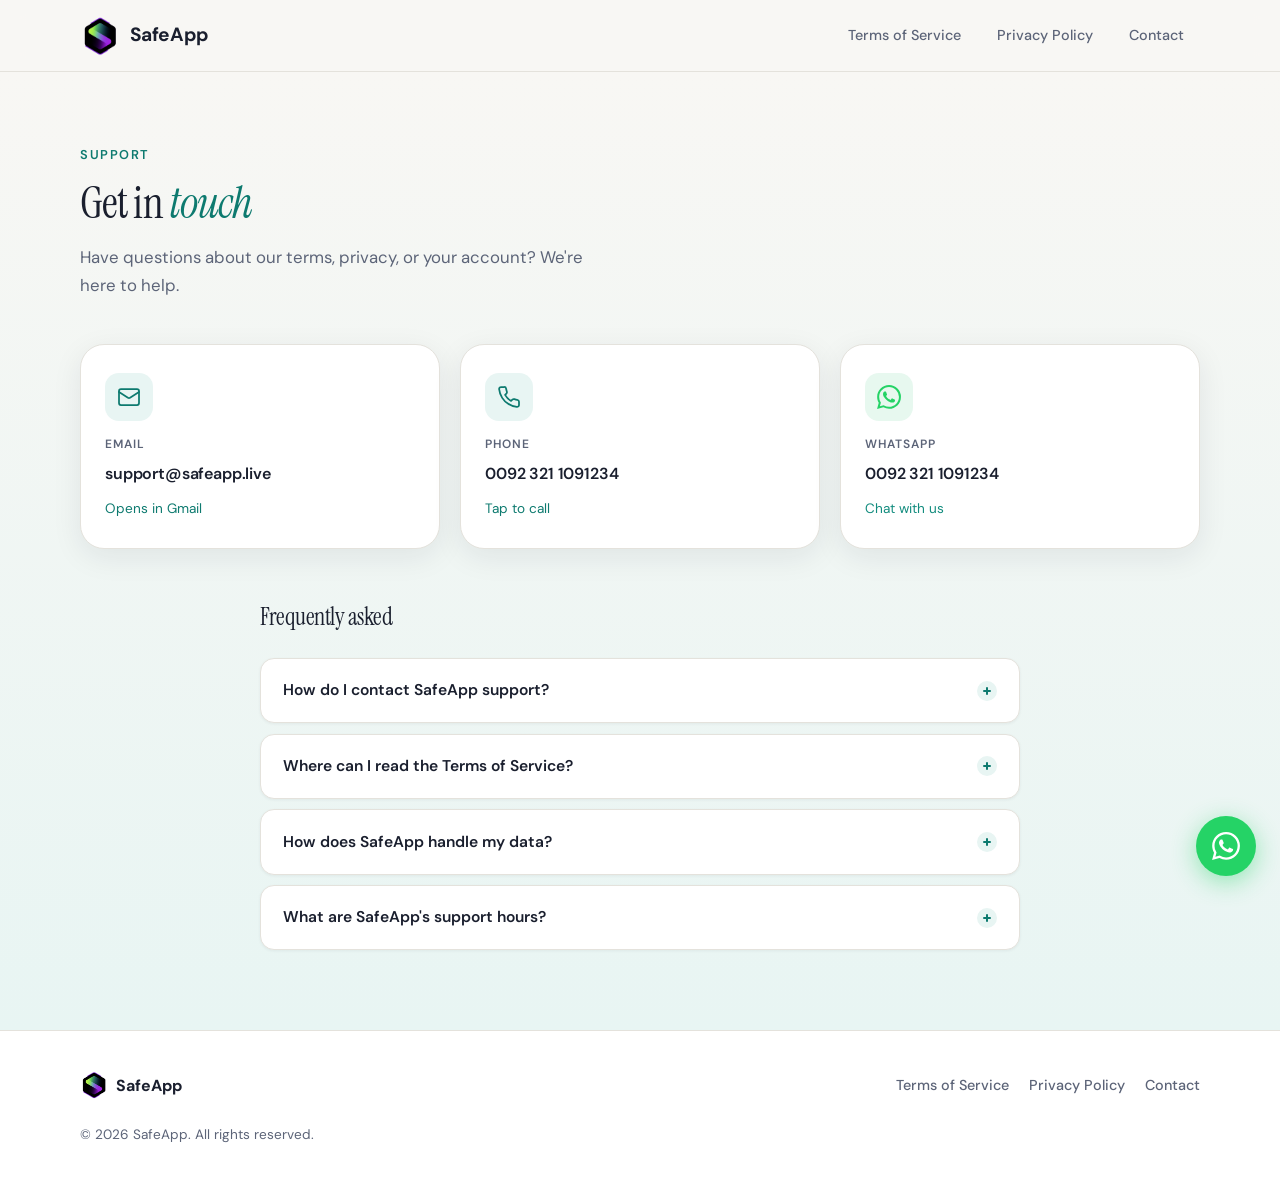
==== contact/index.html @ b0acf1b8 "info changed" ====
<!DOCTYPE html>
<html lang="en">
<head>
  <meta charset="UTF-8" />
  <meta name="viewport" content="width=device-width, initial-scale=1.0" />
  <meta name="description" content="Contact SafeApp support — email, phone, and WhatsApp." />
  <link rel="canonical" href="https://legal.safeapp.live/contact" />
  <title>SafeApp — Contact</title>
  <link rel="icon" href="/logo.png" type="image/png" />
  <link rel="apple-touch-icon" href="/logo.png" />
  <link rel="preconnect" href="https://fonts.googleapis.com" />
  <link rel="preconnect" href="https://fonts.gstatic.com" crossorigin />
  <link href="https://fonts.googleapis.com/css2?family=DM+Sans:ital,opsz,wght@0,9..40,400;0,9..40,500;0,9..40,600;0,9..40,700;1,9..40,400&family=Instrument+Serif:ital@0;1&display=swap" rel="stylesheet" />
  <link rel="stylesheet" href="/styles.css" />
</head>
<body>
  <header class="site-header">
    <div class="container header-inner">
      <a href="/" class="logo" aria-label="SafeApp home">
        <img src="/logo.png" alt="" class="logo-img" width="40" height="40" />
        <span class="logo-text">SafeApp</span>
      </a>
      <nav class="nav" aria-label="Site navigation">
        <a href="/terms-of-service/" class="nav-link">Terms of Service</a>
        <a href="/privacy-policy/" class="nav-link">Privacy Policy</a>
        <a href="/contact/" class="nav-link" aria-current="page">Contact</a>
      </nav>
    </div>
  </header>

  <section class="contact-section contact-section--page">
    <div class="container">
      <header class="contact-header">
        <p class="contact-eyebrow">Support</p>
        <h1 class="contact-title">Get in <em>touch</em></h1>
        <p class="contact-lead">Have questions about our terms, privacy, or your account? We're here to help.</p>
      </header>

      <div class="contact-grid">
        <a href="https://mail.google.com/mail/?view=cm&fs=1&to=support@safeapp.live" class="contact-card contact-card--email" target="_blank" rel="noopener noreferrer">
          <span class="contact-card-icon" aria-hidden="true">
            <svg width="24" height="24" viewBox="0 0 24 24" fill="none" stroke="currentColor" stroke-width="1.75" stroke-linecap="round" stroke-linejoin="round"><rect x="2" y="4" width="20" height="16" rx="2"/><path d="m22 7-8.97 5.7a1.94 1.94 0 0 1-2.06 0L2 7"/></svg>
          </span>
          <span class="contact-card-label">Email</span>
          <span class="contact-card-value">support@safeapp.live</span>
          <span class="contact-card-hint">Opens in Gmail</span>
        </a>

        <a href="tel:+923211091234" class="contact-card contact-card--phone">
          <span class="contact-card-icon" aria-hidden="true">
            <svg width="24" height="24" viewBox="0 0 24 24" fill="none" stroke="currentColor" stroke-width="1.75" stroke-linecap="round" stroke-linejoin="round"><path d="M22 16.92v3a2 2 0 0 1-2.18 2 19.79 19.79 0 0 1-8.63-3.07 19.5 19.5 0 0 1-6-6 19.79 19.79 0 0 1-3.07-8.67A2 2 0 0 1 4.11 2h3a2 2 0 0 1 2 1.72 12.84 12.84 0 0 0 .7 2.81 2 2 0 0 1-.45 2.11L8.09 9.91a16 16 0 0 0 6 6l1.27-1.27a2 2 0 0 1 2.11-.45 12.84 12.84 0 0 0 2.81.7A2 2 0 0 1 22 16.92z"/></svg>
          </span>
          <span class="contact-card-label">Phone</span>
          <span class="contact-card-value">0092 321 1091234</span>
          <span class="contact-card-hint">Tap to call</span>
        </a>

        <a href="https://wa.me/923211091234" class="contact-card contact-card--whatsapp" target="_blank" rel="noopener noreferrer">
          <span class="contact-card-icon" aria-hidden="true">
            <svg width="24" height="24" viewBox="0 0 24 24" fill="currentColor"><path d="M17.472 14.382c-.297-.149-1.758-.867-2.03-.967-.273-.099-.471-.148-.67.15-.197.297-.767.966-.94 1.164-.173.199-.347.223-.644.075-.297-.15-1.255-.463-2.39-1.475-.883-.788-1.48-1.761-1.653-2.059-.173-.297-.018-.458.13-.606.134-.133.298-.347.446-.52.149-.174.198-.298.298-.497.099-.198.05-.371-.025-.52-.075-.149-.669-1.612-.916-2.207-.242-.579-.487-.5-.669-.51-.173-.008-.371-.01-.57-.01-.198 0-.52.074-.792.372-.272.297-1.04 1.016-1.04 2.479 0 1.462 1.065 2.875 1.213 3.074.149.198 2.096 3.2 5.077 4.487.709.306 1.262.489 1.694.625.712.227 1.36.195 1.871.118.571-.085 1.758-.719 2.006-1.413.248-.694.248-1.289.173-1.413-.074-.124-.272-.198-.57-.347m-5.421 7.403h-.004a9.87 9.87 0 0 1-5.031-1.378l-.361-.214-3.741.982.998-3.648-.235-.374a9.86 9.86 0 0 1-1.51-5.26c.001-5.45 4.436-9.884 9.888-9.884 2.64 0 5.122 1.03 6.988 2.898a9.825 9.825 0 0 1 2.893 6.994c-.003 5.45-4.435 9.884-9.881 9.884m8.413-18.297A11.815 11.815 0 0 0 12.05 0C5.495 0 .16 5.335.157 11.892c0 2.096.547 4.142 1.588 5.945L.057 24l6.305-1.654a11.882 11.882 0 0 0 5.683 1.448h.005c6.554 0 11.89-5.335 11.893-11.893a11.821 11.821 0 0 0-3.48-8.413z"/></svg>
          </span>
          <span class="contact-card-label">WhatsApp</span>
          <span class="contact-card-value">0092 321 1091234</span>
          <span class="contact-card-hint">Chat with us</span>
        </a>
      </div>

      <div class="contact-dropdown">
        <h2 class="contact-dropdown-title">Frequently asked</h2>
        <div class="accordion">
          <details class="accordion-item">
            <summary class="accordion-trigger">
              <span>How do I contact SafeApp support?</span>
              <span class="accordion-chevron" aria-hidden="true"></span>
            </summary>
            <div class="accordion-panel">
              <p>Reach us by email at <a href="https://mail.google.com/mail/?view=cm&fs=1&to=support@safeapp.live" target="_blank" rel="noopener noreferrer">support@safeapp.live</a>, call <a href="tel:+923211091234">0092 321 1091234</a>, or message us on <a href="https://wa.me/923211091234" target="_blank" rel="noopener noreferrer">WhatsApp</a>. We aim to respond within 24–48 hours.</p>
            </div>
          </details>
          <details class="accordion-item">
            <summary class="accordion-trigger">
              <span>Where can I read the Terms of Service?</span>
              <span class="accordion-chevron" aria-hidden="true"></span>
            </summary>
            <div class="accordion-panel">
              <p>Our full Terms of Service are available at <a href="/terms-of-service/">legal.safeapp.live/terms-of-service</a>. Review platform rules, account policies, and your rights as a user.</p>
            </div>
          </details>
          <details class="accordion-item">
            <summary class="accordion-trigger">
              <span>How does SafeApp handle my data?</span>
              <span class="accordion-chevron" aria-hidden="true"></span>
            </summary>
            <div class="accordion-panel">
              <p>Our Privacy Policy explains data retention, automated processing, and how we protect your information. Read it at <a href="/privacy-policy/">legal.safeapp.live/privacy-policy</a>.</p>
            </div>
          </details>
          <details class="accordion-item">
            <summary class="accordion-trigger">
              <span>What are SafeApp's support hours?</span>
              <span class="accordion-chevron" aria-hidden="true"></span>
            </summary>
            <div class="accordion-panel">
              <p>Our team monitors support channels Monday through Friday, 9:00 AM – 6:00 PM (PKT). Messages received outside these hours will be answered on the next business day.</p>
            </div>
          </details>
        </div>
      </div>
    </div>
  </section>

  <a href="https://wa.me/923211091234" class="whatsapp-float" target="_blank" rel="noopener noreferrer" aria-label="Chat on WhatsApp">
    <svg width="28" height="28" viewBox="0 0 24 24" fill="currentColor" aria-hidden="true"><path d="M17.472 14.382c-.297-.149-1.758-.867-2.03-.967-.273-.099-.471-.148-.67.15-.197.297-.767.966-.94 1.164-.173.199-.347.223-.644.075-.297-.15-1.255-.463-2.39-1.475-.883-.788-1.48-1.761-1.653-2.059-.173-.297-.018-.458.13-.606.134-.133.298-.347.446-.52.149-.174.198-.298.298-.497.099-.198.05-.371-.025-.52-.075-.149-.669-1.612-.916-2.207-.242-.579-.487-.5-.669-.51-.173-.008-.371-.01-.57-.01-.198 0-.52.074-.792.372-.272.297-1.04 1.016-1.04 2.479 0 1.462 1.065 2.875 1.213 3.074.149.198 2.096 3.2 5.077 4.487.709.306 1.262.489 1.694.625.712.227 1.36.195 1.871.118.571-.085 1.758-.719 2.006-1.413.248-.694.248-1.289.173-1.413-.074-.124-.272-.198-.57-.347m-5.421 7.403h-.004a9.87 9.87 0 0 1-5.031-1.378l-.361-.214-3.741.982.998-3.648-.235-.374a9.86 9.86 0 0 1-1.51-5.26c.001-5.45 4.436-9.884 9.888-9.884 2.64 0 5.122 1.03 6.988 2.898a9.825 9.825 0 0 1 2.893 6.994c-.003 5.45-4.435 9.884-9.881 9.884m8.413-18.297A11.815 11.815 0 0 0 12.05 0C5.495 0 .16 5.335.157 11.892c0 2.096.547 4.142 1.588 5.945L.057 24l6.305-1.654a11.882 11.882 0 0 0 5.683 1.448h.005c6.554 0 11.89-5.335 11.893-11.893a11.821 11.821 0 0 0-3.48-8.413z"/></svg>
    <span class="whatsapp-float-tooltip">Chat with us</span>
  </a>

  <footer class="site-footer">
    <div class="container footer-inner">
      <p class="footer-brand">
        <img src="/logo.png" alt="" class="logo-img logo-img--sm" width="28" height="28" />
        SafeApp
      </p>
      <nav class="footer-nav" aria-label="Footer">
        <a href="/terms-of-service/">Terms of Service</a>
        <a href="/privacy-policy/">Privacy Policy</a>
        <a href="/contact/">Contact</a>
      </nav>
      <p class="footer-copy">&copy; 2026 SafeApp. All rights reserved.</p>
    </div>
  </footer>
</body>
</html>
---- styles.css ----
/* SafeApp Legal — Design tokens */
:root {
  --color-bg: #f8f7f4;
  --color-surface: #ffffff;
  --color-text: #1a1f2e;
  --color-text-muted: #5c6478;
  --color-accent: #0d7a6f;
  --color-accent-light: #e8f5f3;
  --color-accent-dark: #065a52;
  --color-border: #e4e2dc;
  --color-hero-glow: rgba(13, 122, 111, 0.12);
  --font-sans: "DM Sans", system-ui, -apple-system, sans-serif;
  --font-serif: "Instrument Serif", Georgia, serif;
  --radius-sm: 8px;
  --radius-md: 14px;
  --radius-lg: 24px;
  --shadow-sm: 0 1px 3px rgba(26, 31, 46, 0.06);
  --shadow-md: 0 8px 30px rgba(26, 31, 46, 0.08);
  --shadow-lg: 0 20px 50px rgba(26, 31, 46, 0.1);
  --header-height: 72px;
  --max-width: 760px;
  --container: min(1120px, 100% - 2.5rem);
}

*,
*::before,
*::after {
  box-sizing: border-box;
}

html {
  scroll-behavior: smooth;
  scroll-padding-top: calc(var(--header-height) + 1.5rem);
}

body {
  margin: 0;
  font-family: var(--font-sans);
  font-size: 1.0625rem;
  line-height: 1.7;
  color: var(--color-text);
  background: var(--color-bg);
  -webkit-font-smoothing: antialiased;
}

.container {
  width: var(--container);
  margin-inline: auto;
}

/* Header */
.site-header {
  position: sticky;
  top: 0;
  z-index: 100;
  height: var(--header-height);
  background: rgba(248, 247, 244, 0.85);
  backdrop-filter: blur(12px);
  -webkit-backdrop-filter: blur(12px);
  border-bottom: 1px solid var(--color-border);
}

.header-inner {
  display: flex;
  align-items: center;
  justify-content: space-between;
  height: 100%;
}

.logo {
  display: inline-flex;
  align-items: center;
  gap: 0.6rem;
  text-decoration: none;
  color: var(--color-text);
  font-weight: 700;
  font-size: 1.2rem;
  letter-spacing: -0.02em;
}

.logo-img {
  display: block;
  width: 40px;
  height: 40px;
  object-fit: contain;
  flex-shrink: 0;
}

.logo-img--sm {
  width: 28px;
  height: 28px;
}

.nav {
  display: flex;
  gap: 0.25rem;
}

.nav-link {
  padding: 0.5rem 1rem;
  font-size: 0.9rem;
  font-weight: 500;
  color: var(--color-text-muted);
  text-decoration: none;
  border-radius: var(--radius-sm);
  transition: color 0.2s, background 0.2s;
}

.nav-link:hover {
  color: var(--color-accent);
  background: var(--color-accent-light);
}

/* Hero */
.hero {
  position: relative;
  padding: 4.5rem 0 5rem;
  overflow: hidden;
}

.hero-glow {
  position: absolute;
  top: -20%;
  right: -10%;
  width: 55%;
  height: 120%;
  background: radial-gradient(ellipse at center, var(--color-hero-glow) 0%, transparent 70%);
  pointer-events: none;
}

.hero-inner {
  position: relative;
  max-width: 640px;
}

.hero-eyebrow {
  margin: 0 0 0.75rem;
  font-size: 0.8rem;
  font-weight: 600;
  letter-spacing: 0.12em;
  text-transform: uppercase;
  color: var(--color-accent);
}

.hero-title {
  margin: 0 0 1.25rem;
  font-family: var(--font-serif);
  font-size: clamp(2.75rem, 6vw, 4rem);
  font-weight: 400;
  line-height: 1.1;
  letter-spacing: -0.02em;
}

.hero-title em {
  font-style: italic;
  color: var(--color-accent);
}

.hero-lead {
  margin: 0 0 2rem;
  font-size: 1.15rem;
  color: var(--color-text-muted);
  max-width: 52ch;
}

.hero-actions {
  display: flex;
  flex-wrap: wrap;
  gap: 0.75rem;
}

.btn {
  display: inline-flex;
  align-items: center;
  justify-content: center;
  padding: 0.75rem 1.5rem;
  font-family: inherit;
  font-size: 0.95rem;
  font-weight: 600;
  text-decoration: none;
  border-radius: var(--radius-sm);
  transition: transform 0.15s, box-shadow 0.2s, background 0.2s;
}

.btn:hover {
  transform: translateY(-1px);
}

.btn-primary {
  color: #fff;
  background: var(--color-accent);
  box-shadow: 0 4px 14px rgba(13, 122, 111, 0.35);
}

.btn-primary:hover {
  background: var(--color-accent-dark);
  box-shadow: 0 6px 20px rgba(13, 122, 111, 0.4);
}

.btn-secondary {
  color: var(--color-text);
  background: var(--color-surface);
  border: 1px solid var(--color-border);
  box-shadow: var(--shadow-sm);
}

.btn-secondary:hover {
  border-color: var(--color-accent);
  color: var(--color-accent);
}

/* About / home page */
.about-page {
  padding-bottom: 0;
}

.about-hero {
  position: relative;
  padding: 4.5rem 0 3rem;
  overflow: hidden;
}

.about-hero-inner {
  position: relative;
  max-width: 720px;
}

.about-eyebrow {
  margin: 0 0 0.75rem;
  font-size: 0.8rem;
  font-weight: 600;
  letter-spacing: 0.12em;
  text-transform: uppercase;
  color: var(--color-accent);
}

.about-title {
  margin: 0 0 1.25rem;
  font-family: var(--font-serif);
  font-size: clamp(3rem, 7vw, 4.5rem);
  font-weight: 400;
  line-height: 1.05;
  letter-spacing: -0.03em;
}

.about-title em {
  font-style: italic;
  color: var(--color-accent);
}

.about-tagline {
  margin: 0;
  font-size: clamp(1.1rem, 2.5vw, 1.3rem);
  line-height: 1.65;
  color: var(--color-text-muted);
  max-width: 58ch;
}

.about-intro {
  padding: 0 0 3.5rem;
}

.about-card {
  max-width: var(--max-width);
  padding: 2rem 2.25rem;
  background: var(--color-surface);
  border: 1px solid var(--color-border);
  border-radius: var(--radius-lg);
  box-shadow: var(--shadow-md);
}

.about-intro-text {
  margin: 0 0 1.25rem;
  font-size: 1.05rem;
  line-height: 1.75;
  color: var(--color-text-muted);
}

.about-intro-text:last-child {
  margin-bottom: 0;
}

.about-features {
  padding: 4rem 0;
  background: linear-gradient(180deg, var(--color-bg) 0%, var(--color-accent-light) 100%);
  border-top: 1px solid var(--color-border);
}

.about-features-header {
  max-width: 640px;
  margin-bottom: 2.5rem;
}

.about-features-title {
  margin: 0 0 1rem;
  font-family: var(--font-serif);
  font-size: clamp(1.85rem, 4vw, 2.5rem);
  font-weight: 400;
  letter-spacing: -0.02em;
  line-height: 1.15;
}

.about-features-title em {
  font-style: italic;
  color: var(--color-accent);
}

.about-features-lead {
  margin: 0;
  font-size: 1.05rem;
  line-height: 1.7;
  color: var(--color-text-muted);
}

.feature-grid {
  display: grid;
  grid-template-columns: repeat(2, 1fr);
  gap: 1.25rem;
}

.feature-card {
  padding: 1.75rem 1.5rem;
  background: var(--color-surface);
  border: 1px solid var(--color-border);
  border-radius: var(--radius-lg);
  box-shadow: var(--shadow-sm);
  transition: transform 0.2s, box-shadow 0.2s, border-color 0.2s;
}

.feature-card:hover {
  transform: translateY(-2px);
  box-shadow: var(--shadow-md);
  border-color: rgba(13, 122, 111, 0.25);
}

.feature-icon {
  display: flex;
  align-items: center;
  justify-content: center;
  width: 44px;
  height: 44px;
  margin-bottom: 0.85rem;
  border-radius: var(--radius-md);
  background: var(--color-accent-light);
  color: var(--color-accent);
}

.feature-card h3 {
  margin: 0 0 0.65rem;
  font-size: 1.05rem;
  font-weight: 600;
  letter-spacing: -0.01em;
}

.feature-card p {
  margin: 0;
  font-size: 0.95rem;
  line-height: 1.65;
  color: var(--color-text-muted);
}

.about-legal {
  padding: 3.5rem 0 5rem;
}

.about-legal-inner {
  max-width: var(--max-width);
  padding: 2rem 2.25rem;
  text-align: center;
  background: var(--color-surface);
  border: 1px solid var(--color-border);
  border-radius: var(--radius-lg);
  box-shadow: var(--shadow-sm);
}

.about-legal-label {
  margin: 0 0 0.5rem;
  font-size: 0.75rem;
  font-weight: 600;
  letter-spacing: 0.1em;
  text-transform: uppercase;
  color: var(--color-accent);
}

.about-legal-text {
  margin: 0 0 1.5rem;
  color: var(--color-text-muted);
}

.about-legal-actions {
  display: flex;
  flex-wrap: wrap;
  justify-content: center;
  gap: 0.75rem;
}

/* Legal documents */
main {
  padding-bottom: 4rem;
}

.legal-doc {
  max-width: var(--max-width);
  margin-bottom: 2rem;
}

main > .legal-doc:first-child {
  padding-top: calc(var(--header-height) + 2.5rem);
}

.doc-header {
  margin-bottom: 2.5rem;
}

.doc-badge {
  display: inline-block;
  margin-bottom: 1rem;
  padding: 0.35rem 0.85rem;
  font-size: 0.75rem;
  font-weight: 600;
  letter-spacing: 0.06em;
  text-transform: uppercase;
  color: var(--color-accent-dark);
  background: var(--color-accent-light);
  border-radius: 100px;
}

.doc-badge--privacy {
  color: #3d4a8f;
  background: #eef0fa;
}

.doc-header h1,
.doc-header h2 {
  margin: 0 0 0.5rem;
  font-family: var(--font-serif);
  font-size: clamp(2rem, 4vw, 2.75rem);
  font-weight: 400;
  letter-spacing: -0.02em;
}

.doc-meta {
  margin: 0;
  font-size: 0.9rem;
  color: var(--color-text-muted);
}

.doc-body {
  background: var(--color-surface);
  border: 1px solid var(--color-border);
  border-radius: var(--radius-lg);
  box-shadow: var(--shadow-md);
  overflow: hidden;
}

.clause {
  padding: 1.75rem 2rem;
  border-bottom: 1px solid var(--color-border);
}

.clause:last-child {
  border-bottom: none;
}

.clause h2,
.clause h3 {
  margin: 0 0 0.85rem;
  font-size: 1.05rem;
  font-weight: 600;
  letter-spacing: -0.01em;
  color: var(--color-text);
}

.clause p {
  margin: 0;
  color: var(--color-text-muted);
  font-size: 1rem;
  line-height: 1.75;
}

.doc-divider {
  display: flex;
  justify-content: center;
  padding: 3rem 0;
}

.doc-divider span {
  display: block;
  width: 48px;
  height: 4px;
  background: linear-gradient(90deg, transparent, var(--color-accent), transparent);
  border-radius: 2px;
  opacity: 0.5;
}

/* Footer */
.site-footer {
  padding: 2.5rem 0;
  border-top: 1px solid var(--color-border);
  background: var(--color-surface);
}

.footer-inner {
  display: flex;
  flex-wrap: wrap;
  align-items: center;
  gap: 1rem 2rem;
}

.footer-brand {
  display: inline-flex;
  align-items: center;
  gap: 0.5rem;
  margin: 0;
  font-weight: 700;
  font-size: 1rem;
  color: var(--color-text);
}

.footer-nav {
  display: flex;
  gap: 1.25rem;
  margin-left: auto;
}

.footer-nav a {
  font-size: 0.9rem;
  font-weight: 500;
  color: var(--color-text-muted);
  text-decoration: none;
}

.footer-nav a:hover {
  color: var(--color-accent);
}

.footer-copy {
  width: 100%;
  margin: 0.5rem 0 0;
  font-size: 0.85rem;
  color: var(--color-text-muted);
}

/* Contact section */
.contact-section {
  padding: 4.5rem 0 5rem;
  background: linear-gradient(180deg, var(--color-bg) 0%, var(--color-accent-light) 100%);
  border-top: 1px solid var(--color-border);
}

.contact-header {
  max-width: 520px;
  margin-bottom: 2.75rem;
}

.contact-eyebrow {
  margin: 0 0 0.75rem;
  font-size: 0.8rem;
  font-weight: 600;
  letter-spacing: 0.12em;
  text-transform: uppercase;
  color: var(--color-accent);
}

.contact-title {
  margin: 0 0 1rem;
  font-family: var(--font-serif);
  font-size: clamp(2rem, 4vw, 2.75rem);
  font-weight: 400;
  letter-spacing: -0.02em;
  line-height: 1.15;
}

.contact-section--page {
  min-height: calc(100vh - var(--header-height));
  border-top: none;
}

.contact-title em {
  font-style: italic;
  color: var(--color-accent);
}

.contact-lead {
  margin: 0;
  font-size: 1.05rem;
  color: var(--color-text-muted);
  line-height: 1.65;
}

.contact-grid {
  display: grid;
  grid-template-columns: repeat(3, 1fr);
  gap: 1.25rem;
  margin-bottom: 3rem;
}

.contact-card {
  display: flex;
  flex-direction: column;
  gap: 0.35rem;
  padding: 1.75rem 1.5rem;
  text-decoration: none;
  color: inherit;
  background: var(--color-surface);
  border: 1px solid var(--color-border);
  border-radius: var(--radius-lg);
  box-shadow: var(--shadow-md);
  transition: transform 0.2s, box-shadow 0.2s, border-color 0.2s;
}

.contact-card:hover {
  transform: translateY(-3px);
  box-shadow: var(--shadow-lg);
  border-color: var(--color-accent);
}

.contact-card-icon {
  display: flex;
  align-items: center;
  justify-content: center;
  width: 48px;
  height: 48px;
  margin-bottom: 0.5rem;
  border-radius: var(--radius-md);
  background: var(--color-accent-light);
  color: var(--color-accent);
}

.contact-card--whatsapp .contact-card-icon {
  background: #e7f8ef;
  color: #25d366;
}

.contact-card--whatsapp:hover {
  border-color: #25d366;
}

.contact-card-label {
  font-size: 0.75rem;
  font-weight: 600;
  letter-spacing: 0.08em;
  text-transform: uppercase;
  color: var(--color-text-muted);
}

.contact-card-value {
  font-size: 1rem;
  font-weight: 600;
  color: var(--color-text);
  letter-spacing: -0.01em;
}

.contact-card-hint {
  font-size: 0.85rem;
  color: var(--color-accent);
  margin-top: 0.25rem;
}

.contact-card--whatsapp .contact-card-hint {
  color: #128c7e;
}

/* Accordion dropdown */
.contact-dropdown {
  max-width: var(--max-width);
  margin-inline: auto;
}

.contact-dropdown-title {
  margin: 0 0 1.25rem;
  font-family: var(--font-serif);
  font-size: 1.5rem;
  font-weight: 400;
  letter-spacing: -0.02em;
}

.accordion {
  display: flex;
  flex-direction: column;
  gap: 0.65rem;
}

.accordion-item {
  background: var(--color-surface);
  border: 1px solid var(--color-border);
  border-radius: var(--radius-md);
  box-shadow: var(--shadow-sm);
  overflow: hidden;
  transition: box-shadow 0.2s, border-color 0.2s;
}

.accordion-item[open] {
  border-color: var(--color-accent);
  box-shadow: var(--shadow-md);
}

.accordion-trigger {
  display: flex;
  align-items: center;
  justify-content: space-between;
  gap: 1rem;
  padding: 1.15rem 1.35rem;
  font-size: 0.975rem;
  font-weight: 600;
  color: var(--color-text);
  cursor: pointer;
  list-style: none;
  user-select: none;
}

.accordion-trigger::-webkit-details-marker {
  display: none;
}

.accordion-trigger::marker {
  display: none;
  content: "";
}

.accordion-chevron {
  flex-shrink: 0;
  width: 20px;
  height: 20px;
  background: var(--color-accent-light);
  border-radius: 50%;
  position: relative;
  transition: transform 0.25s, background 0.2s;
}

.accordion-chevron::before,
.accordion-chevron::after {
  content: "";
  position: absolute;
  top: 50%;
  left: 50%;
  width: 8px;
  height: 2px;
  background: var(--color-accent);
  border-radius: 1px;
  transition: transform 0.25s;
}

.accordion-chevron::before {
  transform: translate(-50%, -50%) rotate(90deg);
}

.accordion-chevron::after {
  transform: translate(-50%, -50%);
}

.accordion-item[open] .accordion-chevron {
  background: var(--color-accent);
  transform: rotate(180deg);
}

.accordion-item[open] .accordion-chevron::before,
.accordion-item[open] .accordion-chevron::after {
  background: #fff;
}

.accordion-item[open] .accordion-chevron::before {
  transform: translate(-50%, -50%) rotate(0deg);
  opacity: 0;
}

.accordion-trigger:hover .accordion-chevron {
  background: var(--color-accent);
}

.accordion-trigger:hover .accordion-chevron::before,
.accordion-trigger:hover .accordion-chevron::after {
  background: #fff;
}

.accordion-panel {
  padding: 0 1.35rem 1.25rem;
}

.accordion-panel p {
  margin: 0;
  font-size: 0.95rem;
  line-height: 1.7;
  color: var(--color-text-muted);
}

.accordion-panel a {
  color: var(--color-accent);
  font-weight: 500;
  text-decoration: none;
}

.accordion-panel a:hover {
  text-decoration: underline;
}

/* Floating WhatsApp button */
.whatsapp-float {
  position: fixed;
  right: 1.5rem;
  bottom: 1.5rem;
  z-index: 200;
  display: flex;
  align-items: center;
  justify-content: center;
  width: 60px;
  height: 60px;
  color: #fff;
  background: #25d366;
  border-radius: 50%;
  box-shadow: 0 6px 24px rgba(37, 211, 102, 0.45);
  text-decoration: none;
  transition: transform 0.2s, box-shadow 0.2s, background 0.2s;
}

.whatsapp-float:hover {
  transform: scale(1.08);
  background: #20bd5a;
  box-shadow: 0 8px 32px rgba(37, 211, 102, 0.55);
}

.whatsapp-float-tooltip {
  position: absolute;
  right: calc(100% + 12px);
  padding: 0.5rem 0.85rem;
  font-size: 0.85rem;
  font-weight: 600;
  white-space: nowrap;
  color: var(--color-text);
  background: var(--color-surface);
  border: 1px solid var(--color-border);
  border-radius: var(--radius-sm);
  box-shadow: var(--shadow-md);
  opacity: 0;
  pointer-events: none;
  transform: translateX(8px);
  transition: opacity 0.2s, transform 0.2s;
}

.whatsapp-float:hover .whatsapp-float-tooltip {
  opacity: 1;
  transform: translateX(0);
}

/* Responsive */
@media (max-width: 900px) {
  .contact-grid {
    grid-template-columns: 1fr;
  }

  .feature-grid {
    grid-template-columns: 1fr;
  }
}

@media (max-width: 640px) {
  .nav {
    gap: 0;
  }

  .nav-link {
    padding: 0.45rem 0.65rem;
    font-size: 0.8rem;
  }

  .hero {
    padding: 3rem 0 3.5rem;
  }

  .about-hero {
    padding: 3rem 0 2rem;
  }

  .about-card,
  .about-legal-inner {
    padding: 1.5rem 1.25rem;
  }

  .about-features {
    padding: 2.5rem 0;
  }

  .about-legal {
    padding: 2.5rem 0 3.5rem;
  }

  .about-legal-actions {
    flex-direction: column;
    align-items: stretch;
  }

  .about-legal-actions .btn {
    width: 100%;
  }

  .clause {
    padding: 1.35rem 1.25rem;
  }

  .footer-nav {
    margin-left: 0;
    width: 100%;
  }

  .contact-section {
    padding: 3rem 0 3.5rem;
  }

  .contact-grid {
    grid-template-columns: 1fr;
    gap: 1rem;
  }

  .contact-card {
    padding: 1.35rem 1.25rem;
  }

  .whatsapp-float {
    right: 1rem;
    bottom: 1rem;
    width: 54px;
    height: 54px;
  }

  .whatsapp-float svg {
    width: 24px;
    height: 24px;
  }

  .whatsapp-float-tooltip {
    display: none;
  }
}

@media (prefers-reduced-motion: reduce) {
  html {
    scroll-behavior: auto;
  }

  .btn:hover {
    transform: none;
  }

  .contact-card:hover,
  .whatsapp-float:hover {
    transform: none;
  }
}
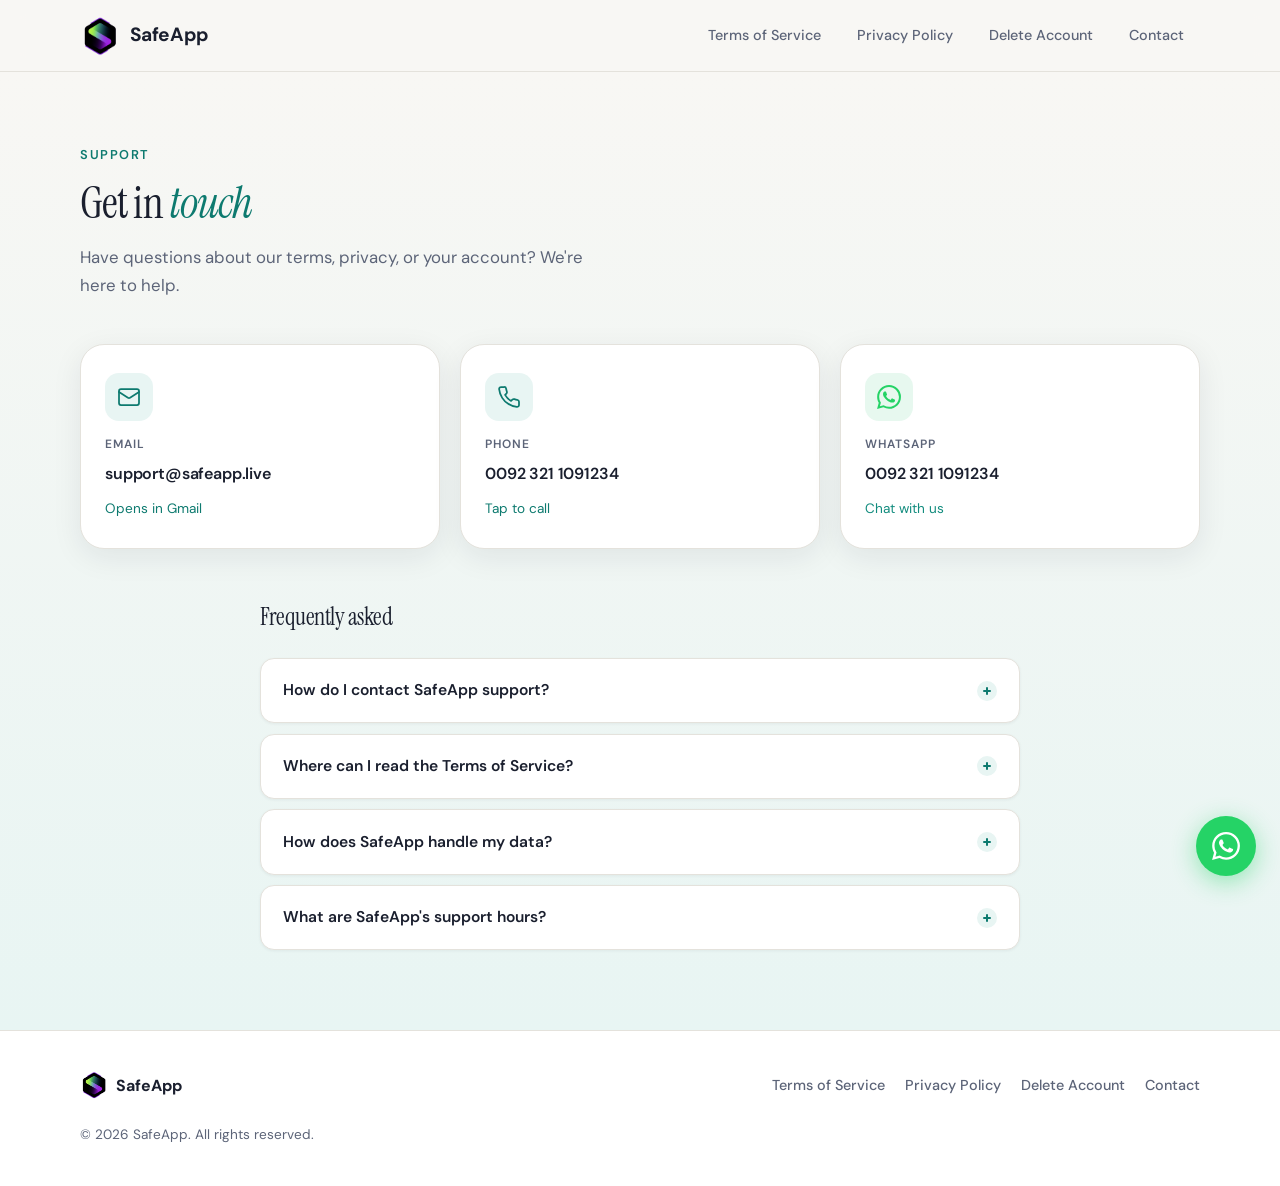
==== commit bfcd593e: "update privacy policy and terms of service and addd deleet account" ====
--- a/contact/index.html
+++ b/contact/index.html
@@ -23,6 +23,7 @@
       <nav class="nav" aria-label="Site navigation">
         <a href="/terms-of-service/" class="nav-link">Terms of Service</a>
         <a href="/privacy-policy/" class="nav-link">Privacy Policy</a>
+        <a href="/delete-account/" class="nav-link">Delete Account</a>
         <a href="/contact/" class="nav-link" aria-current="page">Contact</a>
       </nav>
     </div>
@@ -123,6 +124,7 @@
       <nav class="footer-nav" aria-label="Footer">
         <a href="/terms-of-service/">Terms of Service</a>
         <a href="/privacy-policy/">Privacy Policy</a>
+        <a href="/delete-account/">Delete Account</a>
         <a href="/contact/">Contact</a>
       </nav>
       <p class="footer-copy">&copy; 2026 SafeApp. All rights reserved.</p>
--- a/styles.css
+++ b/styles.css
@@ -20,6 +20,16 @@
   --header-height: 72px;
   --max-width: 760px;
   --container: min(1120px, 100% - 2.5rem);
+  --shadow-3d:
+    0 1px 0 rgba(255, 255, 255, 0.95) inset,
+    0 2px 4px rgba(26, 31, 46, 0.04),
+    0 8px 16px rgba(26, 31, 46, 0.06),
+    0 20px 40px rgba(26, 31, 46, 0.08);
+  --shadow-3d-hover:
+    0 1px 0 rgba(255, 255, 255, 0.95) inset,
+    0 4px 8px rgba(26, 31, 46, 0.06),
+    0 16px 32px rgba(26, 31, 46, 0.1),
+    0 32px 64px rgba(26, 31, 46, 0.12);
 }
 
 *,
@@ -214,6 +224,18 @@
   padding-bottom: 0;
 }
 
+.about-page .container {
+  display: flex;
+  flex-direction: column;
+  align-items: center;
+}
+
+.about-content {
+  width: 100%;
+  max-width: var(--max-width);
+  margin-inline: auto;
+}
+
 .about-hero {
   position: relative;
   padding: 4.5rem 0 3rem;
@@ -222,7 +244,9 @@
 
 .about-hero-inner {
   position: relative;
-  max-width: 720px;
+  width: 100%;
+  max-width: var(--max-width);
+  text-align: center;
 }
 
 .about-eyebrow {
@@ -249,7 +273,7 @@
 }
 
 .about-tagline {
-  margin: 0;
+  margin: 0 auto;
   font-size: clamp(1.1rem, 2.5vw, 1.3rem);
   line-height: 1.65;
   color: var(--color-text-muted);
@@ -260,13 +284,48 @@
   padding: 0 0 3.5rem;
 }
 
+.card-3d {
+  position: relative;
+  background: linear-gradient(160deg, #ffffff 0%, #f3f2ef 100%);
+  border: 1px solid rgba(255, 255, 255, 0.85);
+  border-bottom-color: rgba(26, 31, 46, 0.1);
+  border-right-color: rgba(26, 31, 46, 0.07);
+  border-radius: var(--radius-lg);
+  box-shadow: var(--shadow-3d);
+  transform: translateY(0);
+  transition:
+    transform 0.28s cubic-bezier(0.22, 1, 0.36, 1),
+    box-shadow 0.28s cubic-bezier(0.22, 1, 0.36, 1),
+    border-color 0.28s ease;
+}
+
+.card-3d::before {
+  content: "";
+  position: absolute;
+  inset: 0;
+  border-radius: inherit;
+  background: linear-gradient(180deg, rgba(255, 255, 255, 0.55) 0%, transparent 42%);
+  pointer-events: none;
+  z-index: 0;
+}
+
+.card-3d > * {
+  position: relative;
+  z-index: 1;
+}
+
+.card-3d:hover {
+  transform: translateY(-8px);
+  box-shadow: var(--shadow-3d-hover);
+  border-bottom-color: rgba(13, 122, 111, 0.15);
+  border-right-color: rgba(13, 122, 111, 0.1);
+}
+
 .about-card {
+  width: 100%;
   max-width: var(--max-width);
+  margin-inline: auto;
   padding: 2rem 2.25rem;
-  background: var(--color-surface);
-  border: 1px solid var(--color-border);
-  border-radius: var(--radius-lg);
-  box-shadow: var(--shadow-md);
 }
 
 .about-intro-text {
@@ -287,8 +346,10 @@
 }
 
 .about-features-header {
-  max-width: 640px;
-  margin-bottom: 2.5rem;
+  width: 100%;
+  max-width: var(--max-width);
+  margin: 0 auto 2.5rem;
+  text-align: center;
 }
 
 .about-features-title {
@@ -306,53 +367,57 @@
 }
 
 .about-features-lead {
-  margin: 0;
+  margin: 0 auto;
   font-size: 1.05rem;
   line-height: 1.7;
   color: var(--color-text-muted);
+  max-width: 62ch;
 }
 
 .feature-grid {
   display: grid;
-  grid-template-columns: repeat(2, 1fr);
-  gap: 1.25rem;
+  grid-template-columns: repeat(2, minmax(0, 1fr));
+  gap: 1.5rem;
+  width: 100%;
+  max-width: var(--max-width);
+  margin-inline: auto;
+  align-items: stretch;
 }
 
 .feature-card {
-  padding: 1.75rem 1.5rem;
-  background: var(--color-surface);
-  border: 1px solid var(--color-border);
-  border-radius: var(--radius-lg);
-  box-shadow: var(--shadow-sm);
-  transition: transform 0.2s, box-shadow 0.2s, border-color 0.2s;
-}
-
-.feature-card:hover {
-  transform: translateY(-2px);
-  box-shadow: var(--shadow-md);
-  border-color: rgba(13, 122, 111, 0.25);
+  display: flex;
+  flex-direction: column;
+  height: 100%;
+  min-height: 220px;
+  padding: 1.85rem 1.65rem;
+  isolation: isolate;
 }
 
 .feature-icon {
+  position: relative;
   display: flex;
   align-items: center;
   justify-content: center;
-  width: 44px;
-  height: 44px;
-  margin-bottom: 0.85rem;
+  width: 48px;
+  height: 48px;
+  margin-bottom: 1rem;
   border-radius: var(--radius-md);
-  background: var(--color-accent-light);
-  color: var(--color-accent);
+  background: linear-gradient(145deg, #eefaf8 0%, #dcefe9 100%);
+  color: var(--color-accent);
+  box-shadow:
+    0 1px 0 rgba(255, 255, 255, 0.9) inset,
+    0 4px 10px rgba(13, 122, 111, 0.15);
 }
 
 .feature-card h3 {
-  margin: 0 0 0.65rem;
+  margin: 0 0 0.75rem;
   font-size: 1.05rem;
   font-weight: 600;
   letter-spacing: -0.01em;
 }
 
 .feature-card p {
+  flex: 1;
   margin: 0;
   font-size: 0.95rem;
   line-height: 1.65;
@@ -364,13 +429,11 @@
 }
 
 .about-legal-inner {
+  width: 100%;
   max-width: var(--max-width);
-  padding: 2rem 2.25rem;
+  margin-inline: auto;
+  padding: 2.25rem 2.25rem;
   text-align: center;
-  background: var(--color-surface);
-  border: 1px solid var(--color-border);
-  border-radius: var(--radius-lg);
-  box-shadow: var(--shadow-sm);
 }
 
 .about-legal-label {
@@ -428,6 +491,11 @@
 .doc-badge--privacy {
   color: #3d4a8f;
   background: #eef0fa;
+}
+
+.doc-badge--delete {
+  color: #8a3b2e;
+  background: #f8ebe8;
 }
 
 .doc-header h1,
@@ -476,6 +544,52 @@
   color: var(--color-text-muted);
   font-size: 1rem;
   line-height: 1.75;
+}
+
+.clause p + p,
+.clause h3 + p,
+.clause ul + p,
+.clause ol + p {
+  margin-top: 0.85rem;
+}
+
+.clause p + h3,
+.clause ul + h3,
+.clause ol + h3 {
+  margin-top: 1.25rem;
+}
+
+.clause ul,
+.clause ol {
+  margin: 0.75rem 0 0;
+  padding-left: 1.35rem;
+  color: var(--color-text-muted);
+  font-size: 1rem;
+  line-height: 1.75;
+}
+
+.clause li + li {
+  margin-top: 0.35rem;
+}
+
+.clause a {
+  color: var(--color-accent-dark);
+  font-weight: 500;
+  text-decoration: underline;
+  text-underline-offset: 2px;
+}
+
+.clause a:hover {
+  color: var(--color-accent);
+}
+
+.clause-notice {
+  padding: 1rem 1.15rem;
+  font-weight: 600;
+  color: var(--color-text) !important;
+  background: #f8ebe8;
+  border-left: 3px solid #c45c4a;
+  border-radius: 0 var(--radius-sm) var(--radius-sm) 0;
 }
 
 .doc-divider {
@@ -519,6 +633,7 @@
 
 .footer-nav {
   display: flex;
+  flex-wrap: wrap;
   gap: 1.25rem;
   margin-left: auto;
 }
@@ -850,6 +965,11 @@
 
   .feature-grid {
     grid-template-columns: 1fr;
+    gap: 1.25rem;
+  }
+
+  .feature-card {
+    min-height: 0;
   }
 }
 
@@ -859,8 +979,8 @@
   }
 
   .nav-link {
-    padding: 0.45rem 0.65rem;
-    font-size: 0.8rem;
+    padding: 0.4rem 0.5rem;
+    font-size: 0.72rem;
   }
 
   .hero {
@@ -874,6 +994,10 @@
   .about-card,
   .about-legal-inner {
     padding: 1.5rem 1.25rem;
+  }
+
+  .card-3d:hover {
+    transform: translateY(-4px);
   }
 
   .about-features {
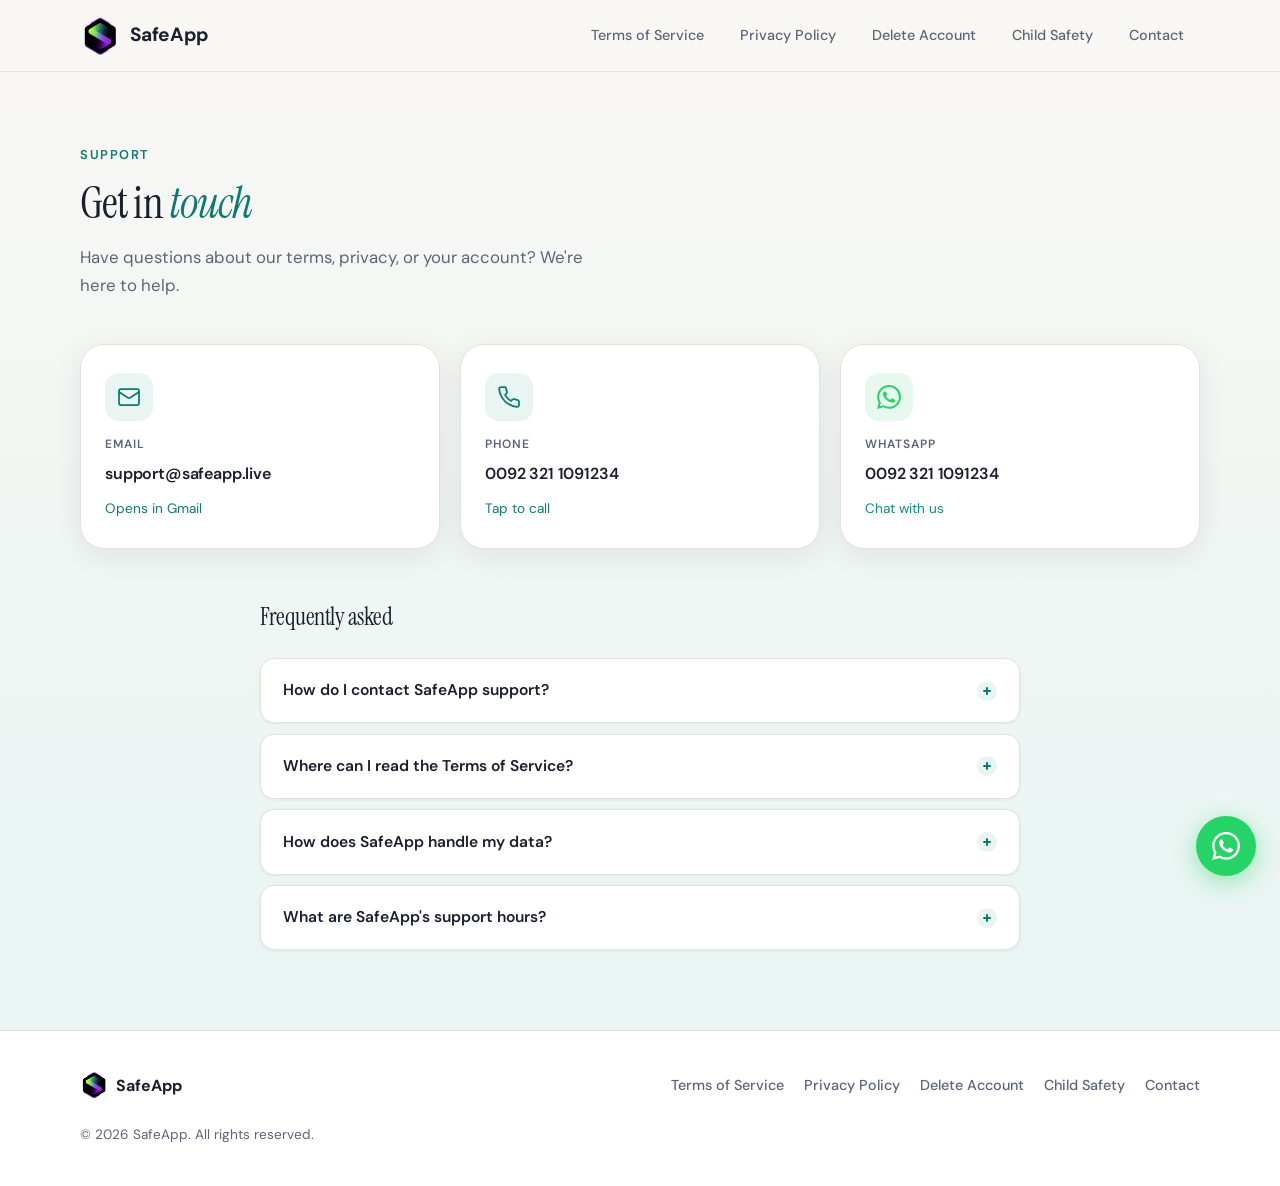
==== commit 6c82be9f: "Child safety" ====
--- a/contact/index.html
+++ b/contact/index.html
@@ -24,6 +24,7 @@
         <a href="/terms-of-service/" class="nav-link">Terms of Service</a>
         <a href="/privacy-policy/" class="nav-link">Privacy Policy</a>
         <a href="/delete-account/" class="nav-link">Delete Account</a>
+        <a href="/child-safety/" class="nav-link">Child Safety</a>
         <a href="/contact/" class="nav-link" aria-current="page">Contact</a>
       </nav>
     </div>
@@ -125,6 +126,7 @@
         <a href="/terms-of-service/">Terms of Service</a>
         <a href="/privacy-policy/">Privacy Policy</a>
         <a href="/delete-account/">Delete Account</a>
+        <a href="/child-safety/">Child Safety</a>
         <a href="/contact/">Contact</a>
       </nav>
       <p class="footer-copy">&copy; 2026 SafeApp. All rights reserved.</p>
--- a/styles.css
+++ b/styles.css
@@ -498,6 +498,11 @@
   background: #f8ebe8;
 }
 
+.doc-badge--safety {
+  color: #6b4a1a;
+  background: #f5efdf;
+}
+
 .doc-header h1,
 .doc-header h2 {
   margin: 0 0 0.5rem;
@@ -979,8 +984,8 @@
   }
 
   .nav-link {
-    padding: 0.4rem 0.5rem;
-    font-size: 0.72rem;
+    padding: 0.35rem 0.4rem;
+    font-size: 0.68rem;
   }
 
   .hero {
